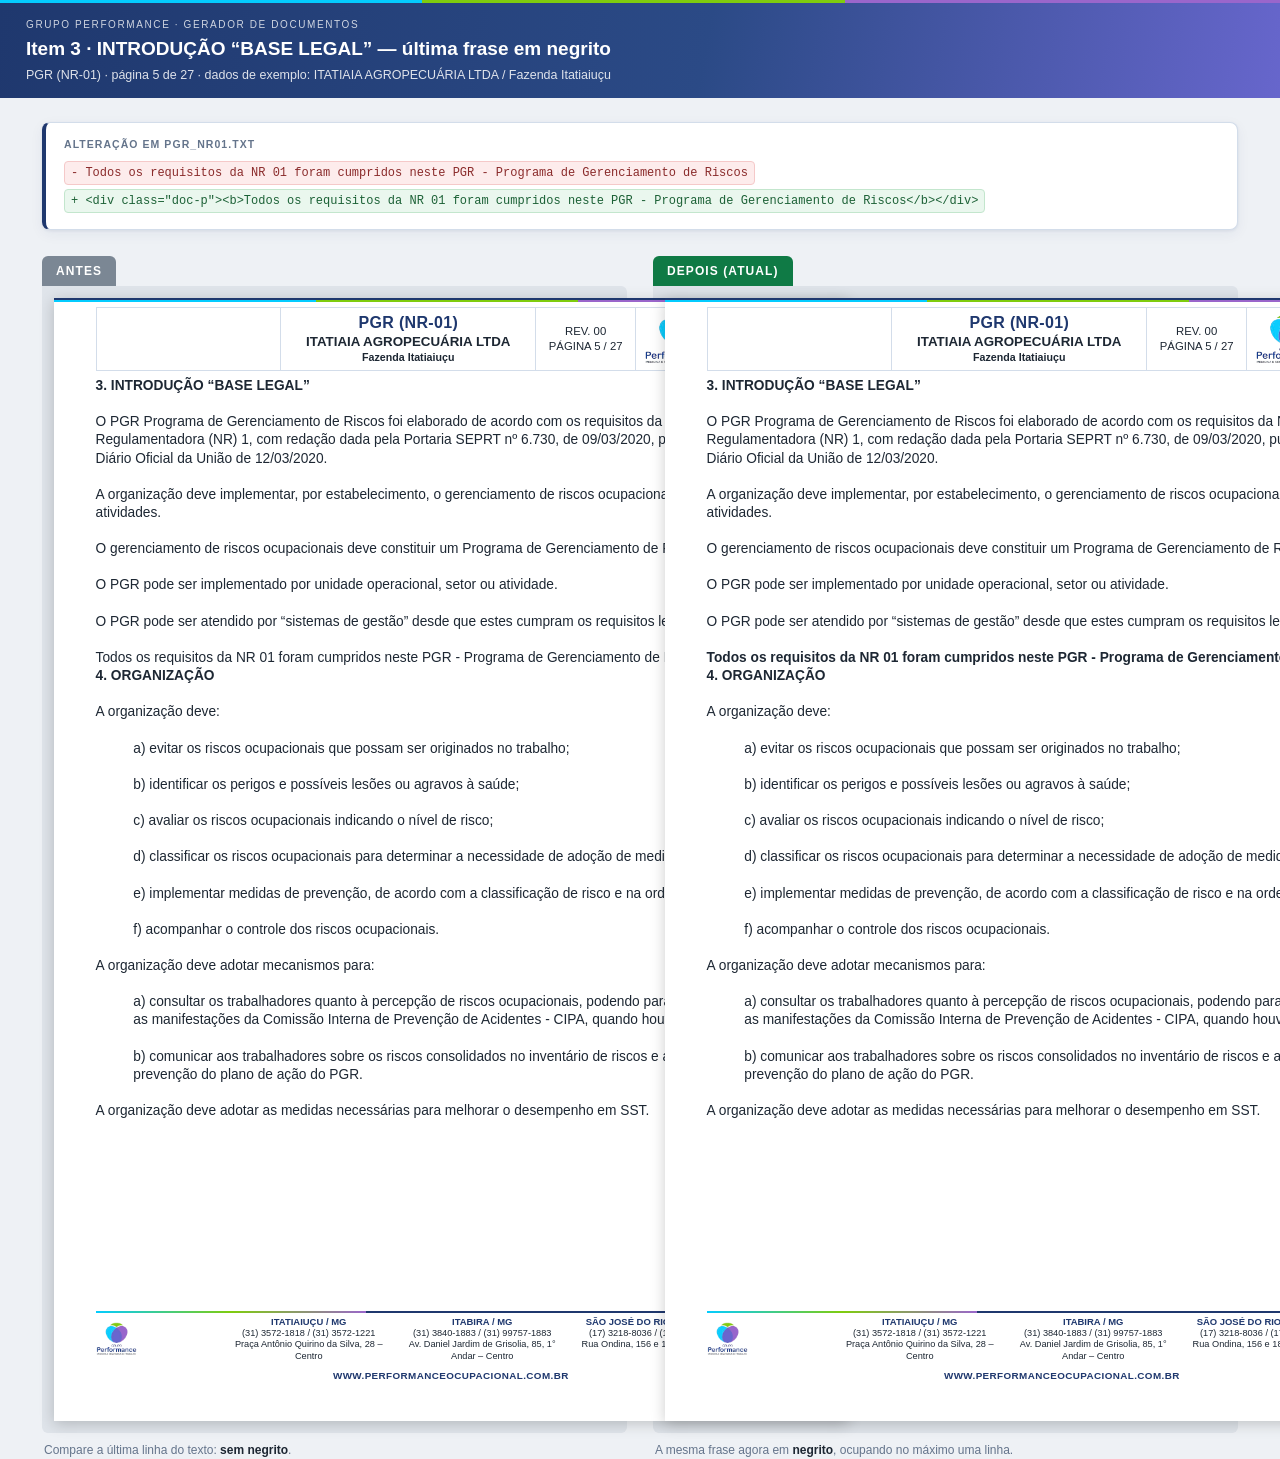
==== preview-item3.html @ 85992c95 "Adiciona preview estático do item 3 em negrito (antes/depois) Pagina extraida do documento real gera" ====
<!DOCTYPE html>
<html lang="pt-BR"><head><meta charset="UTF-8">
<meta name="viewport" content="width=device-width, initial-scale=1.0">
<title>Preview · Item 3 do PGR (NR-01) em negrito</title>
<style>/* ===== Gerador de Documentos PGR/PCMSO — Identidade Grupo Performance =====
   Design system: azul-marinho #1F386E + acentos ciano/verde/roxo (filete tricolor). */

* { box-sizing: border-box; margin: 0; padding: 0; }

:root {
  /* Cores da marca */
  --azul: #1F386E;        /* primária — títulos, bordas de destaque, marca */
  --azul2: #2C4D8F;       /* apoio / hover */
  --azul-grad: #2B4A86;   /* ponto intermediário do gradiente escuro */
  --ciano: #04CCFF;       /* acento 1 */
  --verde: #7FCC0E;       /* acento 2 */
  --roxo: #9A66CB;        /* acento 3 */
  --indigo: #6766CC;      /* selecionado / fim do gradiente */
  /* Neutros */
  --claro: #EAF1FA;
  --claro2: #F4F8FD;
  --borda: #D3DDEA;
  --txt: #1D2733;
  --mut: #64748B;
  --bg: #EEF2F7;
  --card: #ffffff;
  /* Semânticas */
  --ok: #0F7A45;
  --ok-btn: #15803D;
  --alerta-bg: #FEF3C7; --alerta-txt: #92400E; --alerta-bd: #FCD34D;
  --erro-bg: #FEE2E2; --erro-txt: #991B1B; --erro-bd: #FCA5A5;
  --foco: #93C5FD;
  --tab-bd: #9FB3CD;
  --shadow: 0 1px 3px rgba(31,56,110,.08), 0 4px 14px rgba(31,56,110,.06);
}

html, body { height: 100%; }
body {
  font-family: "Segoe UI", Roboto, Arial, sans-serif;
  background: var(--bg);
  color: var(--txt);
  font-size: 14px;
  line-height: 1.5;
}

/* ---------- topbar (gradiente escuro + filete tricolor) ---------- */
.topbar {
  display: flex; align-items: center; justify-content: space-between;
  gap: 16px; padding: 12px 24px;
  background: linear-gradient(100deg, #1F386E 0%, #2B4A86 55%, #6766CC 100%);
  color: #fff;
  position: relative;
}
.topbar::after {
  content: ""; display: block; height: 3px;
  background: linear-gradient(90deg, #04CCFF 0 33%, #7FCC0E 33% 66%, #9A66CB 66% 100%);
  position: absolute; left: 0; right: 0; bottom: 0;
}
.brand { display: flex; align-items: center; gap: 14px; }
.logo-chip {
  display: inline-flex; align-items: center; justify-content: center;
  background: rgba(255,255,255,.14);
  border: 1px solid rgba(4,204,255,.55);
  border-radius: 8px;
  padding: 3px 5px;
}
.logo-img {
  height: 22px; width: auto; max-width: 96px;
  display: block; object-fit: contain;
}
.brand h1 { font-size: 16px; font-weight: 700; letter-spacing: .02em; color: #fff; }
.brand p { font-size: 11px; opacity: .85; color: #fff; }
.top-actions { display: flex; gap: 8px; flex-wrap: wrap; }

/* ---------- buttons ---------- */
.btn {
  border: 1px solid var(--borda); background: var(--card); color: var(--azul);
  padding: 8px 14px; border-radius: 6px; cursor: pointer; font-size: 13px;
  transition: all .15s; white-space: nowrap; font-weight: 600;
}
.btn:hover { border-color: var(--azul2); background: var(--claro2); }
.btn.primary { background: var(--azul); border-color: var(--azul); color: #fff; }
.btn.primary:hover { background: var(--azul2); }
.btn.ghost { background: rgba(255,255,255,.12); border-color: rgba(255,255,255,.25); color: #fff; }
.btn.ghost:hover { background: rgba(255,255,255,.22); }
.btn.ghost.danger { background: rgba(185,28,28,.28); border-color: rgba(185,28,28,.5); }
.btn.ghost.danger:hover { background: rgba(185,28,28,.42); }
.btn.green { background: var(--ok-btn); border-color: var(--ok-btn); color: #fff; }
.btn.green:hover { background: #166534; }
.btn.big { padding: 12px 22px; font-size: 15px; }
.btn:disabled { opacity: .5; cursor: not-allowed; }
.file-label { display: inline-flex; align-items: center; cursor: pointer; }

/* ---------- tabs ---------- */
.tabs {
  display: flex; gap: 4px; padding: 10px 24px 0; flex-wrap: wrap;
  background: #fff; border-bottom: 1px solid var(--borda);
  position: sticky; top: 0; z-index: 20;
}
.tab {
  border: none; background: none; padding: 10px 16px; cursor: pointer;
  font-size: 13.5px; color: var(--mut); border-bottom: 3px solid transparent;
  margin-bottom: -1px; font-weight: 600;
}
.tab:hover { color: var(--azul); }
.tab.active { color: var(--azul); border-bottom-color: var(--indigo); }

/* ---------- panels ---------- */
main { max-width: 1180px; margin: 0 auto; padding: 24px; }
.panel { display: none; }
.panel.active { display: block; animation: fade .2s ease; }
@keyframes fade { from { opacity: 0; transform: translateY(4px); } to { opacity: 1; } }
.panel h2 { font-size: 20px; color: var(--azul); margin-bottom: 6px; font-weight: 700; }
.panel h3 { font-size: 15px; color: var(--azul); margin-bottom: 10px; font-weight: 700; }
.muted { color: var(--mut); font-size: 13px; }
.mt { margin-top: 22px; }

/* ---------- doc cards ---------- */
.doc-grid { display: grid; grid-template-columns: repeat(auto-fill, minmax(240px, 1fr)); gap: 14px; margin-top: 18px; }
.doc-card {
  text-align: left; background: var(--card); border: 2px solid var(--borda);
  border-radius: 9px; padding: 18px; cursor: pointer; transition: all .15s;
  display: flex; flex-direction: column; gap: 6px;
}
.doc-card:hover { border-color: var(--azul); transform: translateY(-2px); box-shadow: var(--shadow); }
.doc-card.selected { border-color: var(--indigo); background: var(--claro2); box-shadow: 0 0 0 3px rgba(103,102,204,.14); }
.doc-badge {
  align-self: flex-start; background: var(--azul); color: #fff;
  font-size: 11px; font-weight: 700; padding: 3px 10px; border-radius: 20px;
  letter-spacing: .04em;
}
.doc-card strong { font-size: 16px; color: var(--azul); }
.doc-card small { color: var(--mut); font-size: 12px; }
.doc-meta { font-size: 11.5px; color: var(--mut); margin-top: 4px; }

/* ---------- info box ---------- */
.info-box {
  margin-top: 16px; background: var(--claro2); border: 1px solid var(--borda);
  border-left: 5px solid var(--verde);
  border-radius: 4px; padding: 12px 16px; font-size: 13px;
}
.elab-grid { display: grid; grid-template-columns: 1fr 1fr; gap: 6px 18px; }
.elab-grid div { color: var(--txt); }

/* ---------- cards de formulário ---------- */
.card {
  background: var(--card); border: 1px solid var(--borda);
  border-radius: 9px; padding: 18px; box-shadow: var(--shadow);
}
.grid-2 { display: grid; grid-template-columns: 1fr 1fr; gap: 16px; margin-top: 18px; }
@media (max-width: 900px) { .grid-2 { grid-template-columns: 1fr; } }
.form-grid { display: grid; grid-template-columns: 1fr 1fr; gap: 12px; }
@media (max-width: 640px) { .form-grid { grid-template-columns: 1fr; } }
.fg { display: flex; flex-direction: column; gap: 4px; }
.fg label { font-size: 11.5px; color: var(--mut); font-weight: 600; text-transform: uppercase; letter-spacing: .03em; }
.fg input, .fg select, .lookup-field input, .lookup-field select {
  border: 1px solid var(--borda); border-radius: 6px; padding: 8px 10px;
  font-size: 13.5px; background: #fff; color: var(--txt); width: 100%;
}
.fg input:focus, .lookup-field input:focus, .lookup-field select:focus {
  outline: none; border-color: var(--azul); box-shadow: 0 0 0 3px rgba(147,197,253,.4);
}

/* ---------- lookup ---------- */
.lookup-row {
  display: flex; align-items: flex-end; gap: 10px; flex-wrap: wrap;
  background: var(--card); border: 1px solid var(--borda); border-radius: 9px;
  padding: 14px; margin-top: 16px; box-shadow: var(--shadow);
}
.lookup-field { flex: 1; min-width: 240px; display: flex; flex-direction: column; gap: 4px; }
.lookup-field.small { max-width: 200px; flex: 0 0 auto; }
.lookup-field label { font-size: 11.5px; color: var(--mut); font-weight: 600; text-transform: uppercase; letter-spacing: .03em; }
.lookup-valid { font-size: 12px; min-height: 16px; padding-left: 2px; }
.lookup-valid.ok { color: var(--ok); }
.lookup-valid.err { color: var(--erro-txt); }
.lookup-msg { font-size: 12.5px; color: var(--mut); align-self: center; }
.lookup-msg.ok { color: var(--ok); }
.lookup-msg.err { color: var(--erro-txt); }
.lookup-msg.warn { color: var(--alerta-txt); font-weight: 600; }

/* ---------- uploads / logo do cliente ---------- */
.upload-row { display: flex; align-items: center; gap: 12px; flex-wrap: wrap; margin-top: 16px; }
.logo-box { display: flex; align-items: center; gap: 12px; flex-wrap: wrap; margin-top: 14px; padding-top: 14px; border-top: 1px solid var(--borda); }
.logo-preview {
  position: relative; width: 96px; height: 96px; flex: none;
  border: 1px dashed var(--borda); border-radius: 6px; background: var(--claro2);
  display: flex; align-items: center; justify-content: center;
}
.logo-preview img { max-width: 100%; max-height: 100%; object-fit: contain; }
.logo-preview .del {
  position: absolute; top: -6px; right: -6px; border: none; background: rgba(185,28,28,.9);
  color: #fff; width: 22px; height: 22px; border-radius: 50%; cursor: pointer; font-size: 13px;
}

/* ---------- cargos ---------- */
.cargos-toolbar { display: flex; align-items: center; gap: 12px; margin: 18px 0 10px; }
.cargos-list { display: flex; flex-direction: column; gap: 14px; }
.cargo-card {
  background: var(--card); border: 1px solid var(--borda); border-radius: 9px;
  padding: 16px; box-shadow: var(--shadow);
}
.cargo-card header { display: flex; align-items: center; justify-content: space-between; margin-bottom: 12px; }
.cargo-card header h3 { margin: 0; color: var(--azul); }
.cargo-card .fg { margin-bottom: 10px; }
.cargo-sub { border-top: 1px dashed var(--borda); margin-top: 12px; padding-top: 12px; }
.cargo-sub h4 { font-size: 12px; color: var(--mut); margin-bottom: 8px; text-transform: uppercase; letter-spacing: .4px; }
table.data { width: 100%; border-collapse: collapse; font-size: 12.5px; margin-bottom: 12px; }
table.data th, table.data td { border: 1px solid var(--borda); padding: 6px 8px; text-align: left; vertical-align: top; }
table.data th { background: linear-gradient(180deg,#E4EDFA,#D3E2F5); color: var(--azul); font-weight: 700; }
table.data input, table.data select {
  border: none; border-bottom: 1px solid transparent; width: 100%;
  padding: 3px 2px; font-size: 12.5px; background: transparent;
}
table.data input:focus, table.data select:focus { border-bottom-color: var(--azul); outline: none; }
.row-del {
  border: none; background: none; color: var(--erro-txt); cursor: pointer; font-size: 16px; padding: 2px 6px;
}
.icon-btn {
  border: 1px solid var(--borda); background: #fff; border-radius: 6px;
  padding: 5px 10px; cursor: pointer; font-size: 12.5px; color: var(--azul);
}
.icon-btn:hover { border-color: var(--azul); color: var(--azul); }

/* ---------- cronograma ---------- */
.acoes-list { display: flex; flex-direction: column; gap: 10px; margin-top: 10px; }
.acao-card {
  background: var(--card); border: 1px solid var(--borda); border-radius: 9px;
  padding: 12px 14px; display: flex; flex-direction: column; gap: 8px;
}
.acao-top { display: flex; align-items: center; gap: 10px; flex-wrap: wrap; }
.acao-top .fg { flex: 1; min-width: 200px; }
.acao-top .fg label { font-size: 11px; }
.mode-switch { display: flex; gap: 4px; }
.mode-switch button {
  border: 2px solid var(--borda); background: #fff; padding: 5px 10px;
  border-radius: 6px; cursor: pointer; font-size: 12px; color: var(--txt);
}
.mode-switch button.active { border-color: var(--indigo); color: var(--azul); box-shadow: 0 0 0 3px rgba(103,102,204,.18); }
.crono-preview {
  margin-top: 14px; background: var(--card); border: 1px solid var(--borda);
  border-radius: 9px; padding: 14px; overflow-x: auto; box-shadow: var(--shadow);
}
.crono-table { width: 100%; border-collapse: collapse; font-size: 11.5px; min-width: 720px; }
.crono-table th, .crono-table td { border: 1px solid var(--borda); padding: 4px 5px; text-align: center; }
.crono-table th { background: linear-gradient(180deg,#E4EDFA,#D3E2F5); color: var(--azul); font-weight: 700; }
.crono-table .acao-cell { text-align: left; min-width: 160px; }
.crono-table .mark { font-weight: 700; color: var(--azul); font-size: 1.6em; line-height: 1; }
.crono-table .mark::before { content: "○"; }

/* ---------- anexo ---------- */
.anexo-grid { display: grid; grid-template-columns: repeat(auto-fill, minmax(160px, 1fr)); gap: 12px; margin-top: 16px; }
.anexo-item {
  background: var(--card); border: 1px solid var(--borda); border-radius: 9px;
  padding: 8px; position: relative; box-shadow: var(--shadow);
}
.anexo-item img { width: 100%; height: 120px; object-fit: contain; background: var(--claro2); border-radius: 6px; }
.anexo-item .pos { font-size: 11px; color: var(--mut); text-align: center; margin-top: 4px; }
.anexo-item .del {
  position: absolute; top: 4px; right: 4px; border: none; background: rgba(185,28,28,.9);
  color: #fff; width: 22px; height: 22px; border-radius: 50%; cursor: pointer; font-size: 13px;
}

/* ---------- gerar / resumo ---------- */
.resumo { display: grid; grid-template-columns: repeat(auto-fill, minmax(230px, 1fr)); gap: 10px; }
.resumo .item { background: var(--claro2); border: 1px solid var(--borda); border-radius: 6px; padding: 10px 12px; }
.resumo .item b { display: block; font-size: 11px; color: var(--mut); text-transform: uppercase; letter-spacing: .03em; }
.gerar-actions { display: flex; gap: 12px; margin-top: 18px; flex-wrap: wrap; }

/* ---------- histórico de revisões ---------- */
.revisoes { display: flex; flex-direction: column; gap: 8px; }
.rev-row { display: grid; grid-template-columns: 70px 130px 1fr; gap: 10px; align-items: start;
  background: var(--claro2); border: 1px solid var(--borda); border-radius: 6px; padding: 9px 12px; font-size: 13px; }
.rev-row.rev-original { background: #eef4ff; border-color: #c7d8f5; }
.rev-row .rev-n { font-weight: 700; color: var(--azul); }
.rev-row .rev-d { color: var(--mut); }
.rev-row .rev-h { color: var(--txt); }

/* ---------- modal ---------- */
.modal-backdrop {
  position: fixed; inset: 0; background: rgba(15,25,40,.55);
  display: flex; align-items: center; justify-content: center; z-index: 100; padding: 20px;
}
.modal-backdrop[hidden] { display: none; }
.modal {
  background: #fff; border-radius: 9px; width: 100%; max-width: 640px;
  box-shadow: 0 20px 60px rgba(0,0,0,.3); max-height: 90vh; display: flex; flex-direction: column;
}
.modal-head { display: flex; justify-content: space-between; align-items: center; padding: 16px 20px; border-bottom: 1px solid var(--borda); }
.modal-head h3 { font-size: 16px; color: var(--azul); }
.modal-close { border: none; background: none; font-size: 24px; cursor: pointer; color: var(--mut); line-height: 1; }
.modal-body { padding: 20px; overflow-y: auto; }
.modal-months { display: grid; grid-template-columns: repeat(auto-fill, minmax(140px, 1fr)); gap: 10px; margin-bottom: 16px; }
.modal-months label {
  display: flex; align-items: center; gap: 8px; padding: 8px 10px;
  border: 1px solid var(--borda); border-radius: 6px; cursor: pointer; font-size: 13px;
}
.modal-months label:hover { border-color: var(--azul); }
.modal-months input { width: auto; }
.modal-months input[type=checkbox] { accent-color: var(--azul); width: 16px; height: 16px; }
.modal-months input[type=radio] { accent-color: var(--azul); }
.modal-style { display: flex; align-items: center; gap: 14px; margin-bottom: 12px; font-size: 13px; }
.radio { display: flex; align-items: center; gap: 5px; cursor: pointer; }
.resp-options { display: flex; flex-direction: column; gap: 8px; margin: 4px 0 14px; }
.resp-options input[type=radio] { width: auto; accent-color: var(--azul); }
.resp-fields { margin-top: 2px; }
.resp-summary .elab-grid > div { font-size: 14px; }
.modal-legend { font-size: 13px; display: flex; gap: 14px; flex-wrap: wrap; align-items: center; }
.modal-foot { display: flex; justify-content: flex-end; gap: 10px; padding: 14px 20px; border-top: 1px solid var(--borda); }

/* ---------- toast ---------- */
.toast {
  position: fixed; bottom: 24px; left: 50%; transform: translateX(-50%);
  background: var(--azul); color: #fff; padding: 12px 22px; border-radius: 8px;
  font-size: 13.5px; z-index: 200; box-shadow: 0 8px 24px rgba(0,0,0,.25);
}
.toast.ok { background: var(--ok); }
.toast.err { background: var(--erro-txt); }

/* =========================================================
   DOCUMENTO — páginas A4 (capa + cabeçalho/rodapé tricolor)
   ========================================================= */
.doc-print { display: none; }
.doc-print.show { display: block; }
@media print {
  body * { visibility: hidden; }
  .doc-print.show, .doc-print.show * { visibility: visible; }
  .doc-print.show { position: absolute; left: 0; top: 0; width: 100%; }
  .doc-print .page { page-break-after: always; }
  .doc-print .page:last-child { page-break-after: auto; }
  @page { size: A4; margin: 0; }
}
.doc-print {
  background: #fff; color: var(--txt); padding: 0;
  font-family: "Segoe UI", Roboto, Arial, sans-serif;
  font-size: 10.3pt; line-height: 1.32;
}
.doc-print .page { text-align: justify; }
.doc-print table, .doc-print .phead, .doc-print .pfoot, .doc-print .idx-table,
.doc-print .cover-hist, .doc-print h2, .doc-print h3 { text-align: left; }
.doc-print .phead-tbl .c-title, .doc-print .phead-tbl .c-pag { text-align: center; }
.doc-print b { font-weight: 700; }
.doc-print .plist { padding-left: 22px; text-indent: -22px; }
/* título de verbete em linha própria: alinhado à esquerda (sem justificar/esticar) */
.doc-print .def-title { text-align: left; margin: 0; }
/* listas (a, b, c...) recuadas dentro do texto */
.doc-print .list-indent { margin: 1.32em 0 1.32em 10mm; }
/* parágrafo que precisa de formatação no meio do texto (ex.: razão social em negrito) */
.doc-print .doc-p { margin: 0; }
/* título de seção: uma linha em branco antes do primeiro verbete */
.doc-print .def-title-gap { margin: 0 0 1.32em; }
/* continuação de uma definição (ex.: "EQUIPARAM-SE AOS ACIDENTES DE TRABALHO:") */
.doc-print .def-sub { margin: 0 0 0 9mm; }
/* lista que pertence a uma definição: recuada e com espaço antes do próximo item */
.doc-print .plist-sub { margin: 0 0 18px 17mm; }
/* cada item da lista: número alinhado à esquerda e quebras alinhadas ao texto */
.doc-print .plist-item { padding-left: 22px; text-indent: -22px; }
.doc-print .page {
  width: 210mm; min-height: 297mm; padding: 9mm 11mm 10mm;
  margin: 0 auto; box-sizing: border-box;
  background: #fff; white-space: pre-wrap; word-wrap: break-word;
  position: relative;
  display: flex; flex-direction: column;
  /* filete tricolor no topo de cada página (assinatura) */
  border-top: 2px solid var(--azul);
  box-shadow: 0 3px 14px rgba(0,0,0,.3);
}
/* conteúdo da página ocupa o espaço restante, empurrando o rodapé para o fim */
.doc-print .page > .pfoot { flex: 0 0 auto; margin-top: auto; }
/* segmento tricolor sobreposto ao topo */
.doc-print .page::before {
  content: ""; display: block; height: 2px;
  background: linear-gradient(90deg, #04CCFF 0 33%, #7FCC0E 33% 66%, #9A66CB 66% 100%);
  margin: -9mm -11mm 5px -11mm; /* full-bleed */
}
/* ---------- Cabeçalho de página (tabela de 4 colunas) ---------- */
.doc-print .phead { margin-bottom: 6px; }
.doc-print .phead-tbl {
  width: 100%; border-collapse: collapse;
  border: 1.5px solid var(--azul); border-radius: 2px;
}
.doc-print .phead-tbl td { border: 1px solid var(--borda); padding: 5px 8px; vertical-align: middle; }
.doc-print .phead-tbl .c-client { width: 26%; text-align: left; }
.doc-print .phead-tbl .c-title { width: 36%; text-align: center; }
.doc-print .phead-tbl .c-pag { width: 14%; text-align: center; font-size: 8.5pt; color: var(--txt); }
.doc-print .phead-tbl .c-logo { width: 24%; text-align: right; }
.doc-print .phead-doc { font-weight: 700; color: var(--azul); font-size: 12pt; letter-spacing: .02em; line-height: 1.1; }
.doc-print .phead-emp { font-weight: 700; color: var(--txt); font-size: 10pt; line-height: 1.2; margin-top: 2px; }
.doc-print .phead-unit { font-weight: 600; color: var(--txt2); font-size: 8pt; line-height: 1.2; margin-top: 1px; }
.doc-print .phead-logo { max-height: 52px; width: auto; object-fit: contain; display: block; }
.doc-print .phead-logo-client { max-height: 64px; }

/* ---------- Rodapé de página ---------- */
.doc-print .pfoot {
  margin-top: 4mm;
  border-top: 2px solid var(--azul);
  padding-top: 3px;
  font-size: 6.9pt;
  color: var(--txt);
  display: flex;
  flex-direction: column;
  gap: 4px;
  line-height: 1.25;
  position: relative;
}
.doc-print .pfoot::before {
  content: "";
  position: absolute;
  top: -2px;
  left: 0;
  width: 38%;
  height: 2px;
  background: linear-gradient(90deg, #04CCFF, #7FCC0E, #9A66CB);
}
.doc-print .pfoot .pfoot-row {
  flex: 1 1 auto;
  display: flex;
  align-items: center;
  justify-content: center;
  gap: 14px;
}
.doc-print .pfoot .lg {
  flex: 0 0 auto;
  display: flex;
  align-items: center;
}
.doc-print .pfoot .lg img {
  height: 34px;
  object-fit: contain;
  padding-right: 7px;
}
.doc-print .pfoot .unidades {
  flex: 1 1 auto;
  display: flex;
  justify-content: center;
  gap: 18px;
}
.doc-print .pfoot .u {
  flex: 1 1 0;
  max-width: 24%;
  min-width: 0;
  text-align: center;
}
.doc-print .pfoot b {
  display: block;
  font-size: 7.1pt;
  color: var(--azul);
}
.doc-print .pfoot .site {
  display: block;
  text-align: center;
  font-size: 7.4pt;
  font-weight: 700;
  color: var(--azul);
  letter-spacing: .04em;
  margin-top: 4px;
  width: 100%;
}

/* ---------- Capa ---------- */
.doc-print .page.cover {
  padding-top: 14mm;
  background: linear-gradient(135deg, #F4F8FD 0%, #E9F1FB 100%);
  border-top: 4px solid var(--ciano);
  border-bottom: 4px solid var(--roxo);
  text-align: center;
}
.doc-print .page.cover::before { display: none; }   /* não repete o filete do topo */
.doc-print .page.cover::after { display: none; }    /* não repete o rodapé */
.doc-print .page.cover .doc-logo {
  max-height: 32mm; width: auto; margin: 0 auto 12px auto;
  display: block;
}
/* linha tricolor central na capa (62% × 5px) */
.doc-print .page.cover > .cover-line {
  display: block; width: 62%; height: 5px; margin: 6px auto 16px;
  border-radius: 3px;
  background: linear-gradient(90deg, #04CCFF 0 33%, #7FCC0E 33% 66%, #9A66CB 66% 100%);
}

/* ---------- conteúdo da capa ---------- */
.doc-print .page.cover .cover-brand {
  max-height: 52mm; width: auto; display: block;
  margin: 0 auto 6px auto;
}
.doc-print .page.cover .cover-client {
  max-height: 18mm; width: auto; display: block;
  margin: 6px auto 0 auto;
}
.doc-print .page.cover .cover-title {
  font-size: 34pt; font-weight: 800; color: var(--azul);
  letter-spacing: .08em; text-transform: uppercase;
  margin: 10px 0 12px;
}
.doc-print .page.cover .cover-sub {
  font-size: 16pt; font-weight: 700; color: var(--azul2);
  letter-spacing: .02em; line-height: 1.5; margin-bottom: 12px;
}
.doc-print .page.cover .cover-note {
  font-size: 11pt; color: var(--mut); margin-bottom: 22px;
}
.doc-print .page.cover .cover-info {
  background: #fff; border: 1px solid var(--borda);
  border-left: 5px solid var(--verde); border-radius: 4px;
  padding: 14px 20px; margin-bottom: 22px; line-height: 1.9;
}
.doc-print .page.cover .cover-empresa {
  font-size: 18pt; font-weight: 800; color: var(--azul); margin-bottom: 6px;
  display: flex; flex-direction: column; align-items: center;
}
.doc-print .page.cover .cover-meta {
  font-size: 12.5pt; color: var(--txt);
}

/* ---------- tabela de histórico da capa (como nos modelos) ---------- */
.doc-print .page.cover .cover-hist {
  width: 100%; border-collapse: collapse; font-size: 9pt;
  border: 1px solid var(--tab-bd);
}
.doc-print .page.cover .cover-hist th,
.doc-print .page.cover .cover-hist td {
  border: 1px solid var(--tab-bd); padding: 5px 8px; vertical-align: top;
}
.doc-print .page.cover .cover-hist thead th {
  background: linear-gradient(180deg, #E4EDFA, #D3E2F5);
  color: var(--azul); font-weight: 700; text-transform: uppercase; font-size: 8.6pt;
}
.doc-print .page.cover .cover-hist td { text-align: left; }
.doc-print .page.cover .cover-hist tbody tr:nth-child(even) td { background: var(--claro2); }

/* ---------- índice analítico ---------- */
.doc-print .idx-title {
  font-size: 13pt; font-weight: 800; color: var(--azul);
  padding: 3px 10px; border-left: 5px solid var(--ciano);
  background: linear-gradient(90deg, rgba(4,204,255,.10), rgba(4,204,255,0));
  margin: 0 0 8px 0; text-transform: uppercase; letter-spacing: .03em;
}
.doc-print .idx-table {
  width: 100%; border-collapse: collapse; font-size: 8pt;
  border: 1px solid var(--tab-bd);
  page-break-inside: avoid;
}
.doc-print .idx-table thead th {
  background: linear-gradient(180deg, #1F386E, #2B4A86);
  color: #fff; font-weight: 700; font-size: 7.5pt;
  text-transform: uppercase; letter-spacing: .03em; padding: 3px 6px;
  border: 1px solid var(--tab-bd);
}
.doc-print .idx-table thead th.idx-n { width: 6%; text-align: center; }
.doc-print .idx-table thead th.idx-p { width: 9%; text-align: center; }
.doc-print .idx-table td {
  border: 1px solid var(--tab-bd); padding: 2px 6px; vertical-align: top;
  line-height: 1.25;
}
.doc-print .idx-table td.idx-n {
  text-align: center; font-weight: 700; color: var(--azul); width: 6%;
}
.doc-print .idx-table td.idx-t { color: var(--txt); }
.doc-print .idx-table td.idx-p {
  text-align: center; font-weight: 700; color: var(--azul2); width: 9%;
}
.doc-print .idx-table tbody tr:nth-child(even) td { background: var(--claro2); }
.doc-print .idx-table tbody tr:hover td { background: #E4EDFA; }

/* ---------- logos ---------- */
.doc-logo { display: block; margin: 0 auto 8px auto; max-height: 10mm; width: auto; object-fit: contain; }

/* ---------- títulos de seção ---------- */
.doc-print h2.doc-h {
  font-size: 11pt; font-weight: 700; text-transform: uppercase;
  color: var(--azul); letter-spacing: .02em;
  border-bottom: 2px solid var(--azul);
  border-left: 5px solid var(--ciano);
  padding-left: 9px; margin: 10px 0 7px; text-align: left;
}
.doc-print .bloco { margin: 10px 0; }

/* ---------- tabelas do documento ---------- */
.doc-print .bloco.planilha-empresa,
.doc-print .bloco.planilha-elaboradora {
  page-break-inside: avoid;
  break-inside: avoid;
}
/* texto e QR code abaixo da planilha da elaboradora */
.doc-print .elab-texto {
  text-align: justify; font-size: 8.8pt; color: var(--txt);
  line-height: 1.5; margin: 7px 0;
}
.doc-print .elab-texto b { color: var(--azul); }
.doc-print .elab-qr {
  display: flex; align-items: center; justify-content: space-between;
  gap: 16px; margin: 10px 0 0 0;
}
.doc-print .elab-qr-texto {
  flex: 1 1 auto; min-width: 0;
}
.doc-print .elab-qr-texto .elab-texto { margin: 3px 0; }
.doc-print .elab-qr a {
  display: inline-block; font-size: 8.5pt; font-weight: 700;
  color: var(--azul); text-decoration: none;
  word-break: break-all;
}
.doc-print .elab-qr a:hover { text-decoration: underline; }
.doc-print .elab-qr-img {
  flex: 0 0 auto;
  width: 276px; height: 276px; object-fit: contain;
  border: 1px solid var(--borda); border-radius: 4px;
  padding: 8px; background: #fff;
}
.doc-print table.doc-table {
  width: 100%; border-collapse: collapse; font-size: 8.9pt; margin: 8px 0;
}
.doc-print table.doc-table th, .doc-print table.doc-table td {
  border: 1px solid var(--tab-bd); padding: 4px 6px; vertical-align: top;
}
.doc-print table.doc-table thead th {
  background: linear-gradient(180deg, #E4EDFA, #D3E2F5);
  color: var(--azul); font-weight: 700; text-transform: uppercase; font-size: 8.9pt;
}
.doc-print table.doc-table th { background: var(--claro2); color: var(--azul); font-weight: 700; }
.doc-print table.doc-table td { text-align: left; }
.doc-print table.doc-table td.r, .doc-print table.doc-table th.r { text-align: right; }
.doc-print table.doc-table tbody tr:nth-child(even) td { background: var(--claro2); }
.doc-print table.doc-table tr.total td {
  background: linear-gradient(180deg, #DFE9F8, #CFE0F4);
  color: var(--azul); font-weight: 700;
}
.doc-print img.anexo-img { max-width: 100%; height: auto; margin: 6px 0; }

/* ---------- caixas de destaque (obs/validade) ---------- */
.doc-print .obsbox {
  background: var(--claro2); border: 1px solid var(--borda);
  border-left: 4px solid var(--ciano); border-radius: 3px;
  padding: 8px 12px; font-size: 8.6pt; text-align: justify; margin: 8px 0;
}
.doc-print .val {
  text-align: center; font-weight: 700; font-size: 9.5pt; color: var(--azul);
  background: var(--claro2); border: 1px solid var(--borda);
  border-left: 4px solid var(--verde); border-radius: 3px;
  padding: 8px 12px; margin: 10px 0;
}
.doc-print .clau { text-align: justify; font-size: 9.2pt; margin: 6px 0; }
.doc-print .clau b { color: var(--azul); }
.doc-print ul.sv { columns: 2; font-size: 9pt; margin: 6px 0; }
.doc-print .assin { display: flex; gap: 20px; margin: 14px 0; }
.doc-print .assin > div { flex: 1; border-top: 1px solid #000; padding-top: 6px; font-size: 9pt; }

</style>
<style>
.doc-print { display: block; }

/* ---------- preview lado a lado (página estática, fora do app) ---------- */
body.pv { background: #eef1f5; margin: 0; padding: 0 0 70px; }
.pv-topbar { background: linear-gradient(100deg, var(--azul) 0%, var(--azul-grad) 55%, var(--indigo) 100%);
  border-top: 3px solid transparent; border-image: linear-gradient(90deg, var(--ciano) 0 33%, var(--verde) 33% 66%, var(--roxo) 66% 100%) 1;
  color: #fff; padding: 14px 26px; }
.pv-topbar .t1 { font-size: 10px; letter-spacing: .16em; text-transform: uppercase; opacity: .78; }
.pv-topbar h1 { font-size: 19px; font-weight: 700; margin: 3px 0 2px; }
.pv-topbar .t2 { font-size: 12.5px; opacity: .85; }
.pv-wrap { max-width: 1240px; margin: 0 auto; padding: 24px 22px 0; }
.pv-note { background: #fff; border: 1px solid var(--borda); border-left: 4px solid var(--azul);
  border-radius: 8px; padding: 14px 18px; box-shadow: var(--shadow); font-size: 13px; color: #3a4a5c; }
.pv-note .lbl { display: block; font-size: 10.5px; letter-spacing: .1em; text-transform: uppercase;
  color: var(--mut); font-weight: 700; margin-bottom: 6px; }
.pv-note code { font-family: ui-monospace, Consolas, monospace; font-size: 12px; background: #f2f5f9;
  border: 1px solid #e2e8f0; border-radius: 4px; padding: 2px 6px; display: inline-block; margin: 2px 0; }
.pv-note code.del { background: #fdecec; border-color: #f5c9c9; color: #8a2b2b; }
.pv-note code.add { background: #eaf7ee; border-color: #c3e6cd; color: #1c6136; }
.pv-grid { display: flex; flex-wrap: wrap; gap: 26px; margin-top: 26px; align-items: flex-start; }
.pv-col { flex: 1 1 520px; min-width: 340px; }
.pv-col > h2 { font-size: 12px; letter-spacing: .09em; text-transform: uppercase; color: #fff;
  background: #7b8794; display: inline-block; padding: 6px 14px; border-radius: 6px 6px 0 0; margin: 0;
  font-weight: 700; }
.pv-col.depois > h2 { background: var(--ok); }
.pv-col .pv-frame { background: #dfe4ea; border-radius: 0 6px 6px 6px; padding: 12px; }
.pv-frame .page { margin: 0 auto; box-shadow: 0 3px 14px rgba(0,0,0,.2); }
.pv-zoom { font-size: 12px; color: var(--mut); margin: 8px 2px 0; }
.pv-zoom b { color: var(--txt); }

</style></head>
<body class="pv">
<div class="pv-topbar">
  <div class="t1">Grupo Performance · Gerador de Documentos</div>
  <h1>Item 3 · INTRODUÇÃO “BASE LEGAL” — última frase em negrito</h1>
  <div class="t2">PGR (NR-01) · página 5 de 27 · dados de exemplo: ITATIAIA AGROPECUÁRIA LTDA / Fazenda Itatiaiuçu</div>
</div>
<div class="pv-wrap">
  <div class="pv-note">
    <span class="lbl">Alteração em pgr_nr01.txt</span>
    <code class="del">- Todos os requisitos da NR 01 foram cumpridos neste PGR - Programa de Gerenciamento de Riscos</code><br>
    <code class="add">+ &lt;div class="doc-p"&gt;&lt;b&gt;Todos os requisitos da NR 01 foram cumpridos neste PGR - Programa de Gerenciamento de Riscos&lt;/b&gt;&lt;/div&gt;</code>
  </div>
  <div class="pv-grid">
    <div class="pv-col antes">
      <h2>Antes</h2>
      <div class="pv-frame"><div class="doc-print"><div class="page"><div class="phead"><table class="phead-tbl"><tbody><tr>
    <td class="c-client"></td>
    <td class="c-title"><div class="phead-doc">PGR (NR-01)</div><div class="phead-emp">ITATIAIA AGROPECUÁRIA LTDA</div><div class="phead-unit">Fazenda Itatiaiuçu</div></td>
    <td class="c-pag">REV. 00<br>PÁGINA 5 / 27</td>
    <td class="c-logo"><img src="assets/logo.png" class="phead-logo" alt="Logo"></td>
  </tr></tbody></table></div><b>3. INTRODUÇÃO “BASE LEGAL”</b>
O PGR Programa de Gerenciamento de Riscos foi elaborado de acordo com os requisitos da Norma
Regulamentadora (NR) 1, com redação dada pela Portaria SEPRT nº 6.730, de 09/03/2020, publicada no
Diário Oficial da União de 12/03/2020.

A organização deve implementar, por estabelecimento, o gerenciamento de riscos ocupacionais em suas
atividades.

O gerenciamento de riscos ocupacionais deve constituir um Programa de Gerenciamento de Riscos - PGR.

O PGR pode ser implementado por unidade operacional, setor ou atividade.

O PGR pode ser atendido por “sistemas de gestão” desde que estes cumpram os requisitos legais.

<div class="doc-p">Todos os requisitos da NR 01 foram cumpridos neste PGR - Programa de Gerenciamento de Riscos</div>

<b>4. ORGANIZAÇÃO</b>
A organização deve:<div class="list-indent">a) evitar os riscos ocupacionais que possam ser originados no trabalho;

b) identificar os perigos e possíveis lesões ou agravos à saúde;

c) avaliar os riscos ocupacionais indicando o nível de risco;

d) classificar os riscos ocupacionais para determinar a necessidade de adoção de medidas de prevenção;

e) implementar medidas de prevenção, de acordo com a classificação de risco e na ordem de prioridade

f) acompanhar o controle dos riscos ocupacionais.</div>A organização deve adotar mecanismos para:<div class="list-indent">a) consultar os trabalhadores quanto à percepção de riscos ocupacionais, podendo para este fim ser adotadas
as manifestações da Comissão Interna de Prevenção de Acidentes - CIPA, quando houver; e

b) comunicar aos trabalhadores sobre os riscos consolidados no inventário de riscos e as medidas de
prevenção do plano de ação do PGR.</div>A organização deve adotar as medidas necessárias para melhorar o desempenho em SST.

<div class="pfoot">
    <div class="pfoot-row">
      <div class="lg"><img src="assets/logo.png" alt="Grupo Performance"></div>
      <div class="unidades"><div class="u"><b>ITATIAIUÇU / MG</b>(31) 3572-1818 / (31) 3572-1221<br>Praça Antônio Quirino da Silva, 28 – Centro</div><div class="u"><b>ITABIRA / MG</b>(31) 3840-1883 / (31) 99757-1883<br>Av. Daniel Jardim de Grisolia, 85, 1° Andar – Centro</div><div class="u"><b>SÃO JOSÉ DO RIO PRETO / SP</b>(17) 3218-8036 / (17) 3212-8149<br>Rua Ondina, 156 e 182 – Redentora</div></div>
    </div>
    <div class="site">WWW.PERFORMANCEOCUPACIONAL.COM.BR</div>
  </div></div></div></div>
      <p class="pv-zoom">Compare a última linha do texto: <b>sem negrito</b>.</p>
    </div>
    <div class="pv-col depois">
      <h2>Depois (atual)</h2>
      <div class="pv-frame"><div class="doc-print"><div class="page"><div class="phead"><table class="phead-tbl"><tbody><tr>
    <td class="c-client"></td>
    <td class="c-title"><div class="phead-doc">PGR (NR-01)</div><div class="phead-emp">ITATIAIA AGROPECUÁRIA LTDA</div><div class="phead-unit">Fazenda Itatiaiuçu</div></td>
    <td class="c-pag">REV. 00<br>PÁGINA 5 / 27</td>
    <td class="c-logo"><img src="assets/logo.png" class="phead-logo" alt="Logo"></td>
  </tr></tbody></table></div><b>3. INTRODUÇÃO “BASE LEGAL”</b>
O PGR Programa de Gerenciamento de Riscos foi elaborado de acordo com os requisitos da Norma
Regulamentadora (NR) 1, com redação dada pela Portaria SEPRT nº 6.730, de 09/03/2020, publicada no
Diário Oficial da União de 12/03/2020.

A organização deve implementar, por estabelecimento, o gerenciamento de riscos ocupacionais em suas
atividades.

O gerenciamento de riscos ocupacionais deve constituir um Programa de Gerenciamento de Riscos - PGR.

O PGR pode ser implementado por unidade operacional, setor ou atividade.

O PGR pode ser atendido por “sistemas de gestão” desde que estes cumpram os requisitos legais.

<div class="doc-p"><b>Todos os requisitos da NR 01 foram cumpridos neste PGR - Programa de Gerenciamento de Riscos</b></div>

<b>4. ORGANIZAÇÃO</b>
A organização deve:<div class="list-indent">a) evitar os riscos ocupacionais que possam ser originados no trabalho;

b) identificar os perigos e possíveis lesões ou agravos à saúde;

c) avaliar os riscos ocupacionais indicando o nível de risco;

d) classificar os riscos ocupacionais para determinar a necessidade de adoção de medidas de prevenção;

e) implementar medidas de prevenção, de acordo com a classificação de risco e na ordem de prioridade

f) acompanhar o controle dos riscos ocupacionais.</div>A organização deve adotar mecanismos para:<div class="list-indent">a) consultar os trabalhadores quanto à percepção de riscos ocupacionais, podendo para este fim ser adotadas
as manifestações da Comissão Interna de Prevenção de Acidentes - CIPA, quando houver; e

b) comunicar aos trabalhadores sobre os riscos consolidados no inventário de riscos e as medidas de
prevenção do plano de ação do PGR.</div>A organização deve adotar as medidas necessárias para melhorar o desempenho em SST.

<div class="pfoot">
    <div class="pfoot-row">
      <div class="lg"><img src="assets/logo.png" alt="Grupo Performance"></div>
      <div class="unidades"><div class="u"><b>ITATIAIUÇU / MG</b>(31) 3572-1818 / (31) 3572-1221<br>Praça Antônio Quirino da Silva, 28 – Centro</div><div class="u"><b>ITABIRA / MG</b>(31) 3840-1883 / (31) 99757-1883<br>Av. Daniel Jardim de Grisolia, 85, 1° Andar – Centro</div><div class="u"><b>SÃO JOSÉ DO RIO PRETO / SP</b>(17) 3218-8036 / (17) 3212-8149<br>Rua Ondina, 156 e 182 – Redentora</div></div>
    </div>
    <div class="site">WWW.PERFORMANCEOCUPACIONAL.COM.BR</div>
  </div></div></div></div>
      <p class="pv-zoom">A mesma frase agora em <b>negrito</b>, ocupando no máximo uma linha.</p>
    </div>
  </div>
</div>
</body></html>
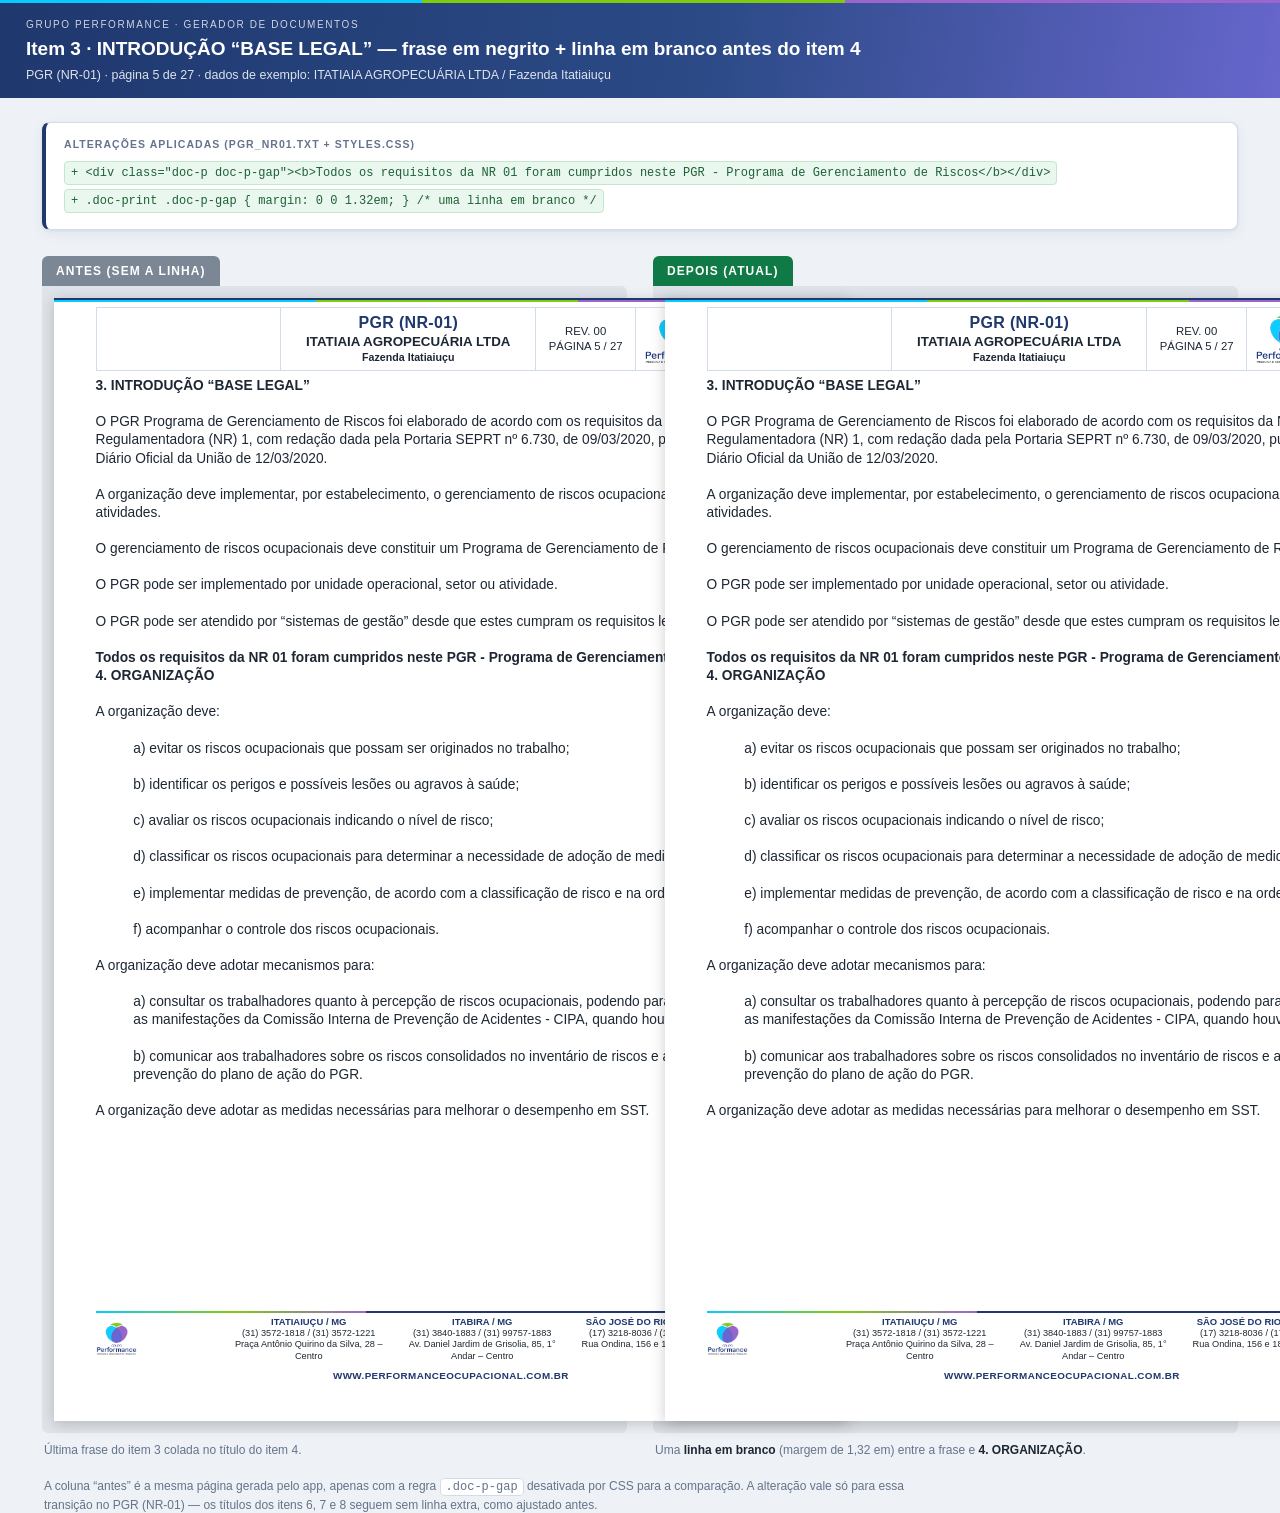
==== commit fd094816: "Adiciona uma linha em branco entre a última frase do item 3 e o item 4 A frase final do item 3 fica " ====
--- a/preview-item3.html
+++ b/preview-item3.html
@@ -675,24 +675,27 @@
 .pv-frame .page { margin: 0 auto; box-shadow: 0 3px 14px rgba(0,0,0,.2); }
 .pv-zoom { font-size: 12px; color: var(--mut); margin: 8px 2px 0; }
 .pv-zoom b { color: var(--txt); }
+.pv-nogap .doc-p-gap { margin: 0 !important; }
+.pv-legend { font-size: 12px; color: var(--mut); margin: 18px 2px 0; max-width: 860px; }
+.pv-legend code { background:#fff; border:1px solid var(--borda); border-radius:4px; padding:1px 5px; }
 
 </style></head>
 <body class="pv">
 <div class="pv-topbar">
   <div class="t1">Grupo Performance · Gerador de Documentos</div>
-  <h1>Item 3 · INTRODUÇÃO “BASE LEGAL” — última frase em negrito</h1>
+  <h1>Item 3 · INTRODUÇÃO “BASE LEGAL” — frase em negrito + linha em branco antes do item 4</h1>
   <div class="t2">PGR (NR-01) · página 5 de 27 · dados de exemplo: ITATIAIA AGROPECUÁRIA LTDA / Fazenda Itatiaiuçu</div>
 </div>
 <div class="pv-wrap">
   <div class="pv-note">
-    <span class="lbl">Alteração em pgr_nr01.txt</span>
-    <code class="del">- Todos os requisitos da NR 01 foram cumpridos neste PGR - Programa de Gerenciamento de Riscos</code><br>
-    <code class="add">+ &lt;div class="doc-p"&gt;&lt;b&gt;Todos os requisitos da NR 01 foram cumpridos neste PGR - Programa de Gerenciamento de Riscos&lt;/b&gt;&lt;/div&gt;</code>
+    <span class="lbl">Alterações aplicadas (pgr_nr01.txt + styles.css)</span>
+    <code class="add">+ &lt;div class="doc-p doc-p-gap"&gt;&lt;b&gt;Todos os requisitos da NR 01 foram cumpridos neste PGR - Programa de Gerenciamento de Riscos&lt;/b&gt;&lt;/div&gt;</code><br>
+    <code class="add">+ .doc-print .doc-p-gap { margin: 0 0 1.32em; }  /* uma linha em branco */</code>
   </div>
-  <div class="pv-grid">
+<div class="pv-grid">
     <div class="pv-col antes">
-      <h2>Antes</h2>
-      <div class="pv-frame"><div class="doc-print"><div class="page"><div class="phead"><table class="phead-tbl"><tbody><tr>
+      <h2>Antes (sem a linha)</h2>
+      <div class="pv-frame"><div class="doc-print pv-nogap"><div class="page"><div class="phead"><table class="phead-tbl"><tbody><tr>
     <td class="c-client"></td>
     <td class="c-title"><div class="phead-doc">PGR (NR-01)</div><div class="phead-emp">ITATIAIA AGROPECUÁRIA LTDA</div><div class="phead-unit">Fazenda Itatiaiuçu</div></td>
     <td class="c-pag">REV. 00<br>PÁGINA 5 / 27</td>
@@ -711,7 +714,7 @@
 
 O PGR pode ser atendido por “sistemas de gestão” desde que estes cumpram os requisitos legais.
 
-<div class="doc-p">Todos os requisitos da NR 01 foram cumpridos neste PGR - Programa de Gerenciamento de Riscos</div>
+<div class="doc-p doc-p-gap"><b>Todos os requisitos da NR 01 foram cumpridos neste PGR - Programa de Gerenciamento de Riscos</b></div>
 
 <b>4. ORGANIZAÇÃO</b>
 A organização deve:<div class="list-indent">a) evitar os riscos ocupacionais que possam ser originados no trabalho;
@@ -737,7 +740,7 @@
     </div>
     <div class="site">WWW.PERFORMANCEOCUPACIONAL.COM.BR</div>
   </div></div></div></div>
-      <p class="pv-zoom">Compare a última linha do texto: <b>sem negrito</b>.</p>
+      <p class="pv-zoom">Última frase do item 3 colada no título do item 4.</p>
     </div>
     <div class="pv-col depois">
       <h2>Depois (atual)</h2>
@@ -760,7 +763,7 @@
 
 O PGR pode ser atendido por “sistemas de gestão” desde que estes cumpram os requisitos legais.
 
-<div class="doc-p"><b>Todos os requisitos da NR 01 foram cumpridos neste PGR - Programa de Gerenciamento de Riscos</b></div>
+<div class="doc-p doc-p-gap"><b>Todos os requisitos da NR 01 foram cumpridos neste PGR - Programa de Gerenciamento de Riscos</b></div>
 
 <b>4. ORGANIZAÇÃO</b>
 A organização deve:<div class="list-indent">a) evitar os riscos ocupacionais que possam ser originados no trabalho;
@@ -786,8 +789,10 @@
     </div>
     <div class="site">WWW.PERFORMANCEOCUPACIONAL.COM.BR</div>
   </div></div></div></div>
-      <p class="pv-zoom">A mesma frase agora em <b>negrito</b>, ocupando no máximo uma linha.</p>
+      <p class="pv-zoom">Uma <b>linha em branco</b> (margem de 1,32 em) entre a frase e <b>4. ORGANIZAÇÃO</b>.</p>
     </div>
   </div>
+  <p class="pv-legend">A coluna “antes” é a mesma página gerada pelo app, apenas com a regra <code>.doc-p-gap</code> desativada por CSS para a comparação.
+  A alteração vale só para essa transição no PGR (NR-01) — os títulos dos itens 6, 7 e 8 seguem sem linha extra, como ajustado antes.</p>
 </div>
 </body></html>
